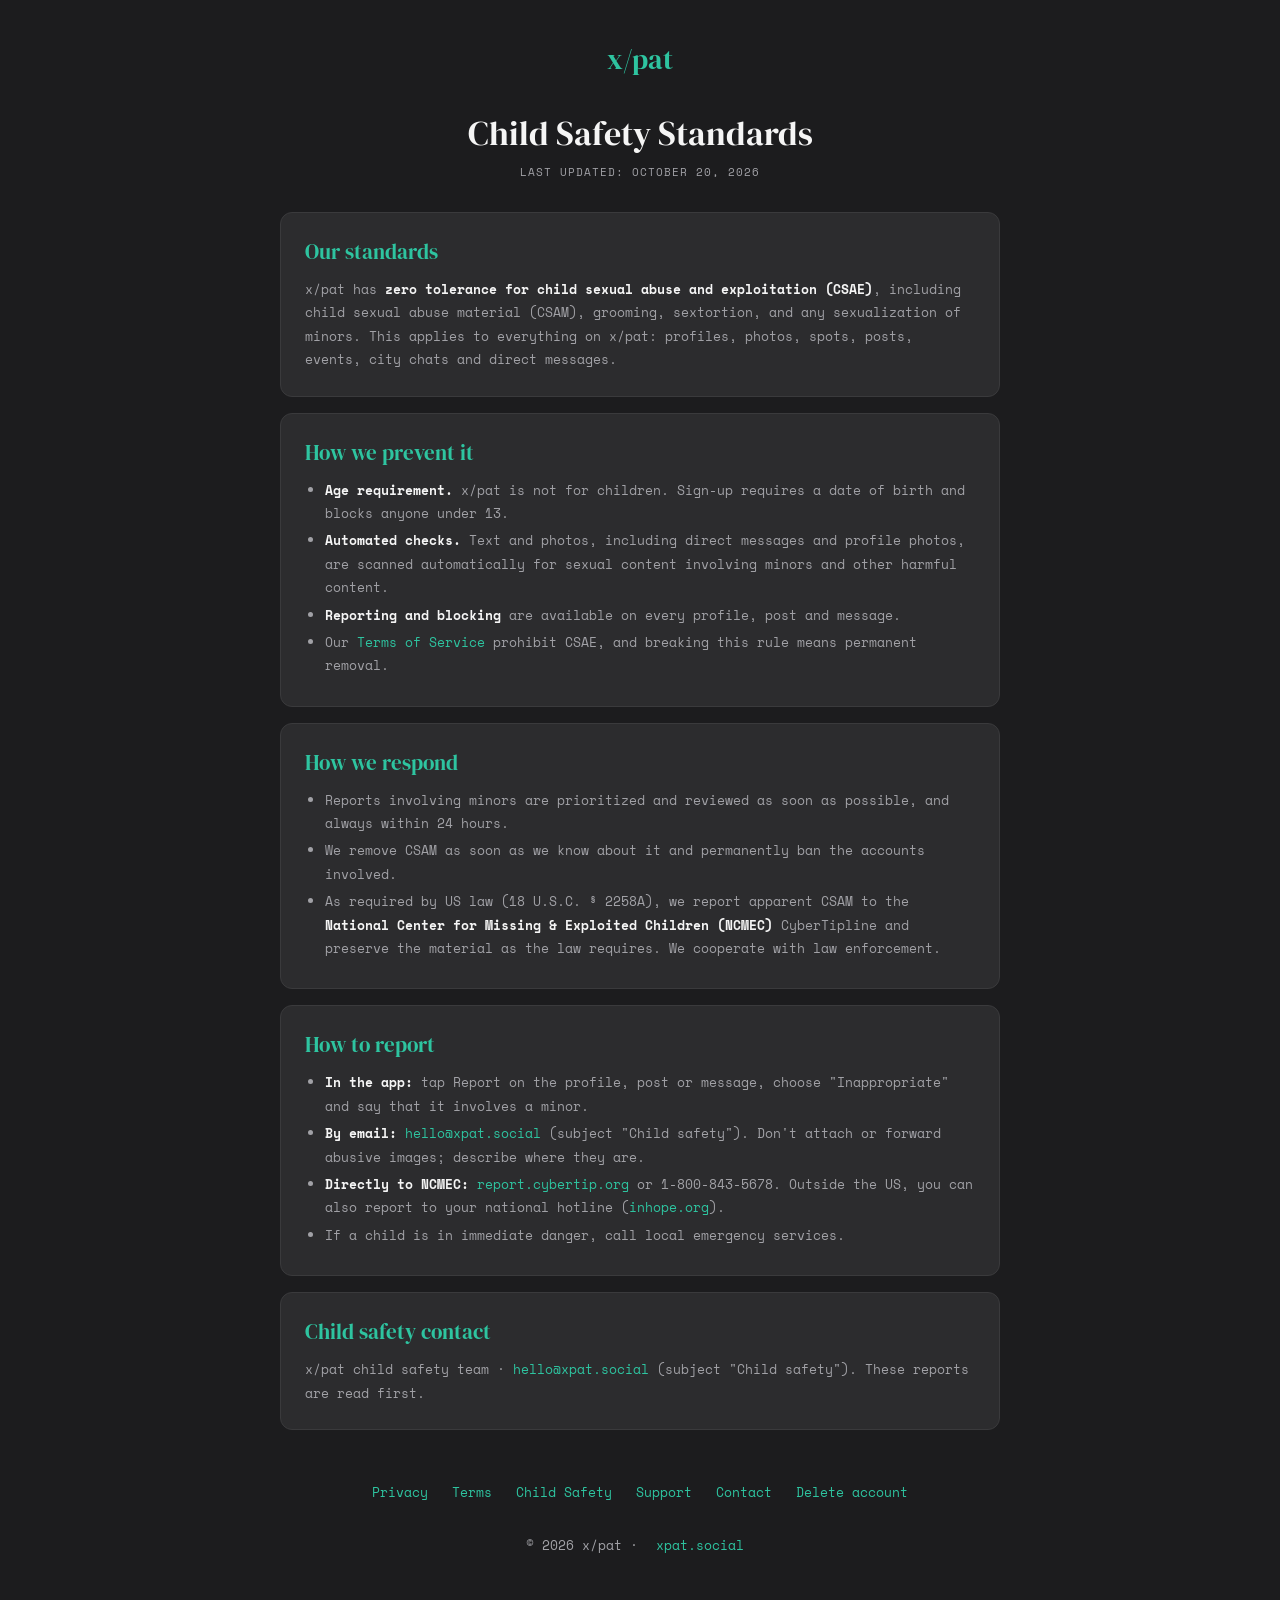
==== child-safety.html @ 45380cf2 "Add legal pages and footer links to the current site Keeps the existing homepage design; only the fo" ====
<!DOCTYPE html>
<html lang="en">
<head>
<meta charset="UTF-8">
<meta name="viewport" content="width=device-width, initial-scale=1.0">
<title>Child Safety Standards — x/pat</title>
<meta name="description" content="x/pat's standards against child sexual abuse and exploitation (CSAE), and how to report it.">
<meta property="og:title" content="Child Safety Standards — x/pat">
<meta property="og:description" content="x/pat's standards against child sexual abuse and exploitation (CSAE), and how to report it.">
<meta property="og:type" content="website">
<meta property="og:url" content="https://xpat.social/child-safety">
<link rel="canonical" href="https://xpat.social/child-safety">
<link rel="icon" type="image/svg+xml" href="favicon.svg">
<link href="https://fonts.googleapis.com/css2?family=DM+Serif+Display&family=Space+Mono:wght@400;700&display=swap" rel="stylesheet">
<style>
  :root { --teal:#2EC4A0; --amber:#E8803A; --bg:#1C1C1E; --bg2:#2C2C2E; --bg3:#3A3A3C; --text:#F5F5F5; --text2:#A1A1A6; }
  * { margin:0; padding:0; box-sizing:border-box; }
  body { font-family:'Space Mono',monospace; background:var(--bg); color:var(--text); padding:40px 16px 64px; }
  h1,h2,h3 { font-family:'DM Serif Display',serif; font-weight:400; }
  a { color:var(--teal); text-decoration:none; }
  a:hover { text-decoration:underline; }
  .container { max-width:720px; margin:0 auto; }
  .logo { font-family:'DM Serif Display',serif; font-size:28px; color:var(--teal); margin-bottom:32px; text-align:center; display:block; }
  h1 { font-size:34px; margin-bottom:8px; text-align:center; }
  .updated { color:var(--text2); font-size:11px; letter-spacing:1px; text-transform:uppercase; text-align:center; margin-bottom:32px; }
  .intro { color:var(--text2); font-size:14px; line-height:1.8; margin-bottom:28px; }
  nav.toc { background:var(--bg2); border:1px solid var(--bg3); border-radius:12px; padding:12px 20px; margin-bottom:28px; font-size:14px; }
  nav.toc li a { display:inline-block; padding:10px 0; }
  nav.toc ol { padding-left:20px; }
  section { background:var(--bg2); border:1px solid var(--bg3); border-radius:12px; padding:24px; margin-bottom:16px; scroll-margin-top:16px; }
  section h2 { font-size:21px; color:var(--teal); margin-bottom:12px; }
  section h3 { font-size:16px; color:var(--text); margin:16px 0 6px; }
  section p, section li, td, th { color:var(--text2); font-size:13px; line-height:1.8; }
  section p + p { margin-top:10px; }
  section ul, section ol { padding-left:20px; margin-top:6px; }
  section li { margin-bottom:4px; }
  strong { color:var(--text); }
  .table-wrap { overflow-x:auto; margin-top:8px; }
  table { border-collapse:collapse; width:100%; min-width:480px; }
  th, td { text-align:left; vertical-align:top; padding:8px 10px; border-bottom:1px solid var(--bg3); }
  th { color:var(--text); font-weight:700; }
  .note { background:rgba(232,128,58,0.1); border:1px solid rgba(232,128,58,0.25); border-radius:8px; padding:14px 18px; margin-top:12px; font-size:13px; line-height:1.7; color:var(--text2); }
  .note strong { color:var(--amber); }
  footer { text-align:center; margin-top:40px; font-size:13px; color:var(--text2); line-height:1.6; }
  footer .links { display:flex; flex-wrap:wrap; justify-content:center; gap:0 4px; margin-bottom:8px; }
  footer a { display:inline-block; padding:12px 10px; }
</style>
</head>
<body>
<div class="container">
  <a class="logo" href="https://xpat.social">x/pat</a>
  <h1>Child Safety Standards</h1>
  <p class="updated">Last updated: October 20, 2026</p>
  <section id="policy">
    <h2>Our standards</h2>

    <p>x/pat has <strong>zero tolerance for child sexual abuse and exploitation (CSAE)</strong>, including child sexual abuse material (CSAM), grooming, sextortion, and any sexualization of minors. This applies to everything on x/pat: profiles, photos, spots, posts, events, city chats and direct messages.</p>
  </section>
  <section id="prevention">
    <h2>How we prevent it</h2>

    <ul>
      <li><strong>Age requirement.</strong> x/pat is not for children. Sign-up requires a date of birth and blocks anyone under 13.</li>
      <li><strong>Automated checks.</strong> Text and photos, including direct messages and profile photos, are scanned automatically for sexual content involving minors and other harmful content.</li>
      <li><strong>Reporting and blocking</strong> are available on every profile, post and message.</li>
      <li>Our <a href="terms-of-service#community-guidelines">Terms of Service</a> prohibit CSAE, and breaking this rule means permanent removal.</li>
    </ul>
  </section>
  <section id="response">
    <h2>How we respond</h2>

    <ul>
      <li>Reports involving minors are prioritized and reviewed as soon as possible, and always within 24 hours.</li>
      <li>We remove CSAM as soon as we know about it and permanently ban the accounts involved.</li>
      <li>As required by US law (18 U.S.C. &sect; 2258A), we report apparent CSAM to the <strong>National Center for Missing &amp; Exploited Children (NCMEC)</strong> CyberTipline and preserve the material as the law requires. We cooperate with law enforcement.</li>
    </ul>
  </section>
  <section id="report">
    <h2>How to report</h2>

    <ul>
      <li><strong>In the app:</strong> tap Report on the profile, post or message, choose "Inappropriate" and say that it involves a minor.</li>
      <li><strong>By email:</strong> <a href="mailto:hello@xpat.social">hello@xpat.social</a> (subject "Child safety"). Don't attach or forward abusive images; describe where they are.</li>
      <li><strong>Directly to NCMEC:</strong> <a href="https://report.cybertip.org/">report.cybertip.org</a> or 1-800-843-5678. Outside the US, you can also report to your national hotline (<a href="https://www.inhope.org/">inhope.org</a>).</li>
      <li>If a child is in immediate danger, call local emergency services.</li>
    </ul>
  </section>
  <section id="contact">
    <h2>Child safety contact</h2>

    <p>x/pat child safety team &middot; <a href="mailto:hello@xpat.social?subject=Child%20safety">hello@xpat.social</a> (subject "Child safety"). These reports are read first.</p>
  </section>

  <footer>
    <div class="links"><a href="privacy-policy">Privacy</a><a href="terms-of-service">Terms</a><a href="child-safety">Child Safety</a><a href="support">Support</a><a href="mailto:hello@xpat.social">Contact</a><a href="delete-account">Delete account</a></div>
    <div>&copy; 2026 x/pat &middot; <a href="https://xpat.social">xpat.social</a></div>
  </footer>
</div>
</body>
</html>
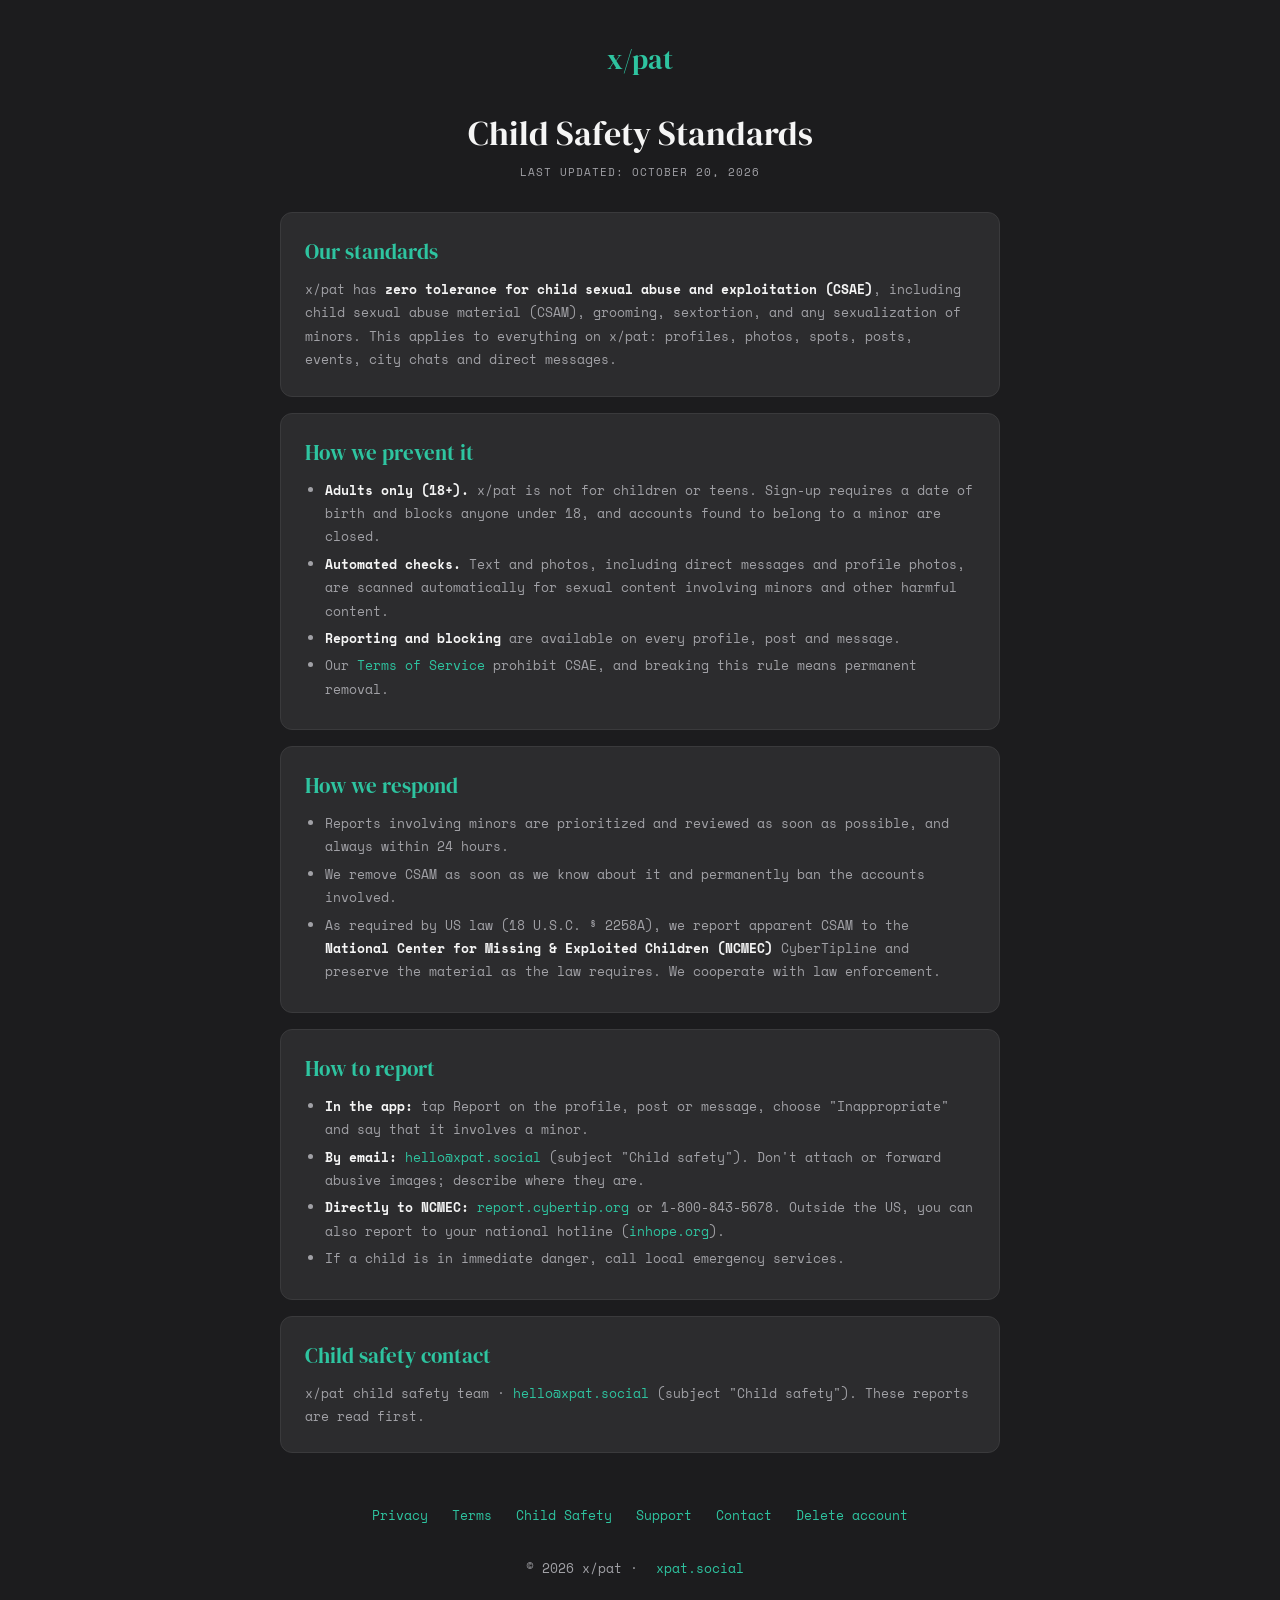
==== commit dd1f232b: "Set minimum age to 18+ on legal pages Terms, Privacy, Child Safety and Support now say adults 18+ on" ====
--- a/child-safety.html
+++ b/child-safety.html
@@ -60,7 +60,7 @@
     <h2>How we prevent it</h2>
 
     <ul>
-      <li><strong>Age requirement.</strong> x/pat is not for children. Sign-up requires a date of birth and blocks anyone under 13.</li>
+      <li><strong>Adults only (18+).</strong> x/pat is not for children or teens. Sign-up requires a date of birth and blocks anyone under 18, and accounts found to belong to a minor are closed.</li>
       <li><strong>Automated checks.</strong> Text and photos, including direct messages and profile photos, are scanned automatically for sexual content involving minors and other harmful content.</li>
       <li><strong>Reporting and blocking</strong> are available on every profile, post and message.</li>
       <li>Our <a href="terms-of-service#community-guidelines">Terms of Service</a> prohibit CSAE, and breaking this rule means permanent removal.</li>
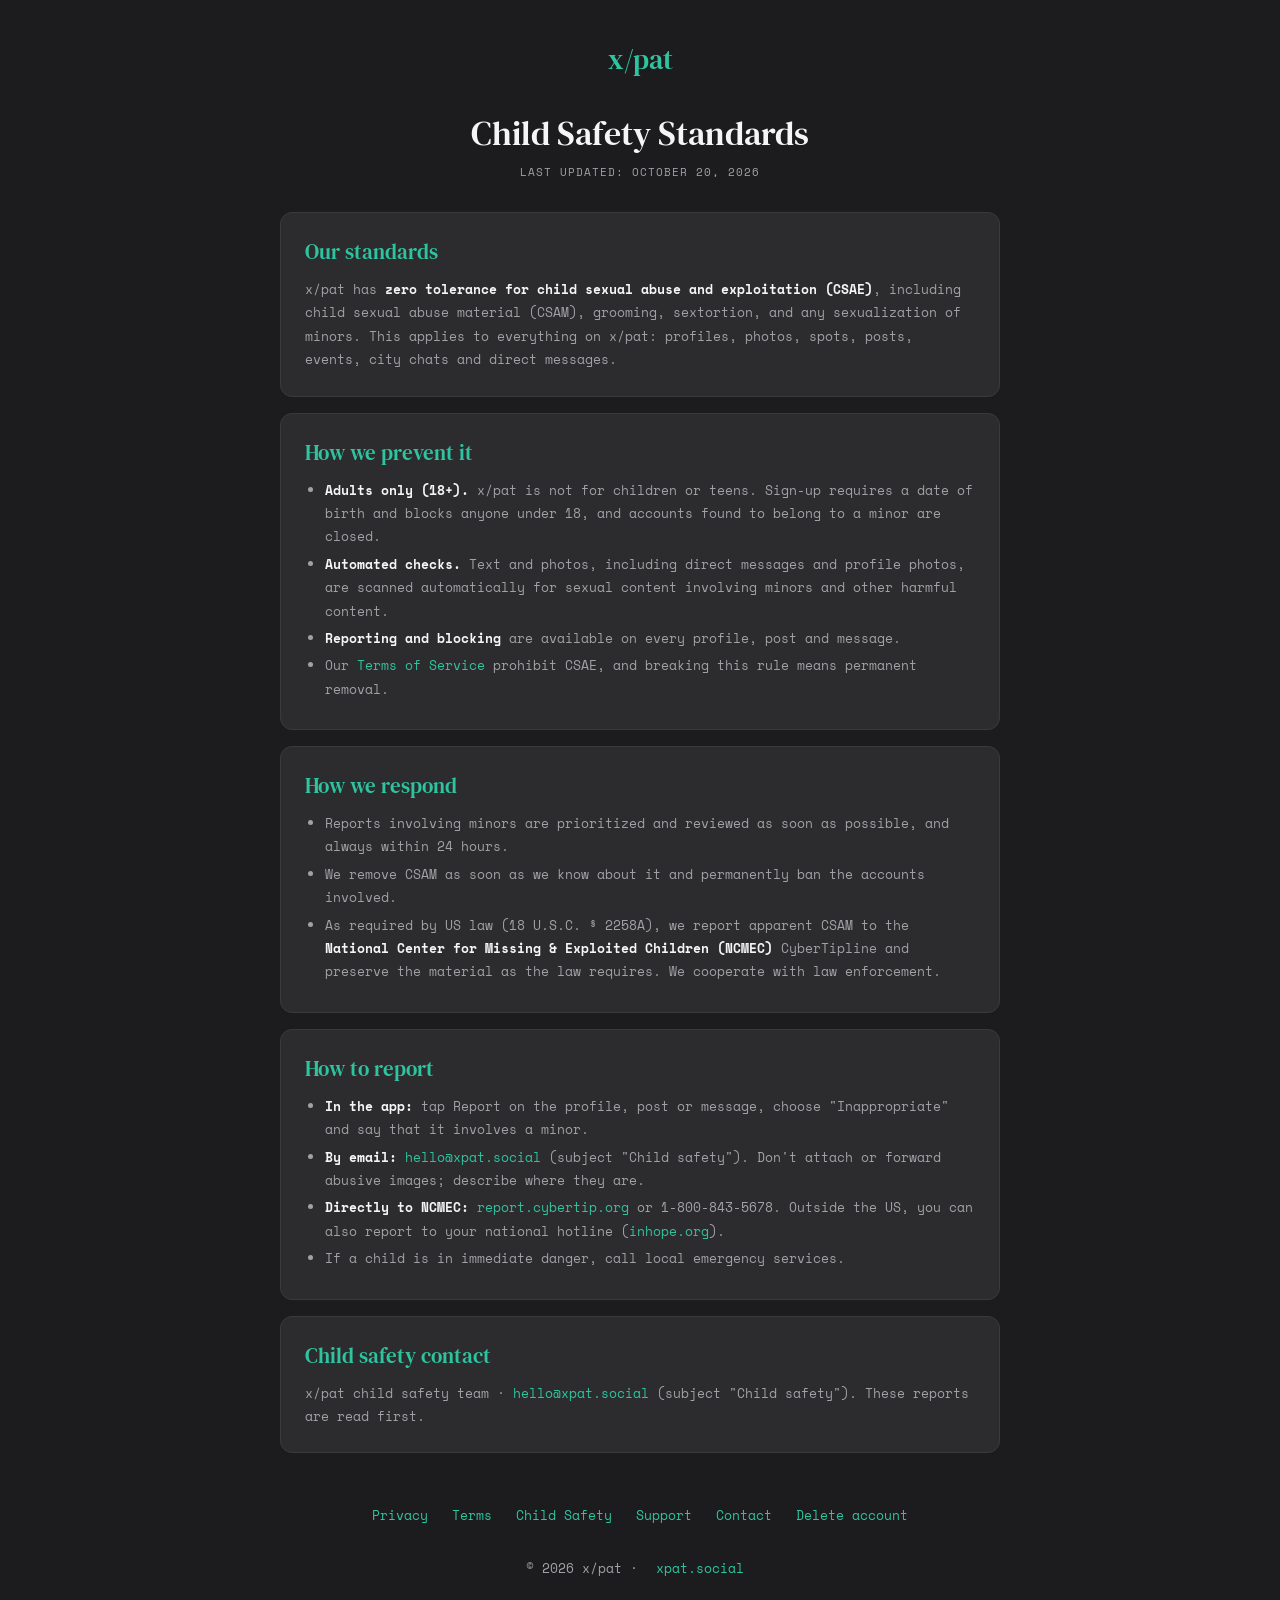
==== commit d9104391: "Privacy policy: Resend, GitHub, Google Workspace, no-sale and GPC; self-host fonts - Processors tabl" ====
--- a/child-safety.html
+++ b/child-safety.html
@@ -11,7 +11,7 @@
 <meta property="og:url" content="https://xpat.social/child-safety">
 <link rel="canonical" href="https://xpat.social/child-safety">
 <link rel="icon" type="image/svg+xml" href="favicon.svg">
-<link href="https://fonts.googleapis.com/css2?family=DM+Serif+Display&family=Space+Mono:wght@400;700&display=swap" rel="stylesheet">
+<link href="/fonts/fonts.css" rel="stylesheet">
 <style>
   :root { --teal:#2EC4A0; --amber:#E8803A; --bg:#1C1C1E; --bg2:#2C2C2E; --bg3:#3A3A3C; --text:#F5F5F5; --text2:#A1A1A6; }
   * { margin:0; padding:0; box-sizing:border-box; }
--- a/fonts/fonts.css
+++ b/fonts/fonts.css
@@ -0,0 +1,5 @@
+/* Self-hosted so visitors' browsers don't contact Google Fonts (no IP sent to a
+   third party). Same files the app ships in xpat-app/assets/fonts. */
+@font-face { font-family:'DM Serif Display'; font-style:normal; font-weight:400; font-display:swap; src:url('DMSerifDisplay-Regular.ttf') format('truetype'); }
+@font-face { font-family:'Space Mono'; font-style:normal; font-weight:400; font-display:swap; src:url('SpaceMono-Regular.ttf') format('truetype'); }
+@font-face { font-family:'Space Mono'; font-style:normal; font-weight:700; font-display:swap; src:url('SpaceMono-Bold.ttf') format('truetype'); }
